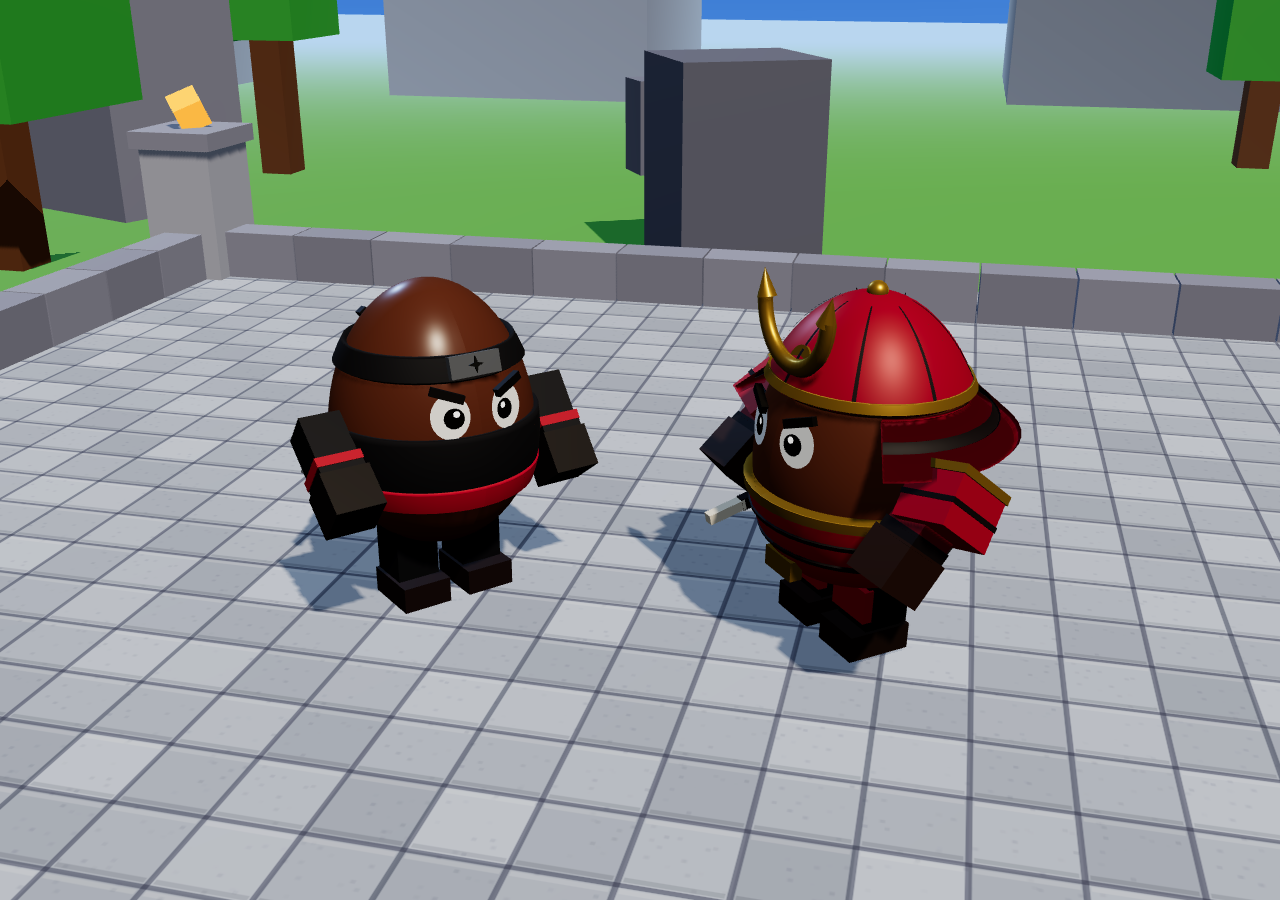
==== egg-fighters/index.html @ bd3af754 "Egg Fighters phase 1: Ninja and Samurai egg models, blocky arena, fight camera Three.js (vendored, c" ====
<!doctype html>
<html lang="ru">
<head>
  <meta charset="utf-8">
  <meta name="viewport" content="width=device-width, initial-scale=1, maximum-scale=1, user-scalable=no">
  <title>Chocolate Egg Fighters</title>
  <link rel="stylesheet" href="src/ui/style.css">
</head>
<body>
  <canvas id="game"></canvas>
  <div id="loading">Яйца разогреваются…</div>
  <div id="ui"></div>
  <script src="lib/three.min.js"></script>
  <script src="src/core.js"></script>
  <script src="src/fighters/eggShape.js"></script>
  <script src="src/fighters/model.js"></script>
  <script src="src/fighters/costumes.js"></script>
  <script src="src/fighters/roster.js"></script>
  <script src="src/world/arena.js"></script>
  <script src="src/world/camera.js"></script>
  <script src="src/main.js"></script>
</body>
</html>
---- egg-fighters/src/ui/style.css ----
@font-face { font-family: 'Russo One'; font-style: normal; font-weight: 400; font-display: swap;
  src: url(../../../art/fonts/russo-one-0.woff2) format('woff2'); unicode-range: U+0400-045F; }
@font-face { font-family: 'Russo One'; font-style: normal; font-weight: 400; font-display: swap;
  src: url(../../../art/fonts/russo-one-2.woff2) format('woff2'); unicode-range: U+0000-00FF, U+2000-206F; }

html, body { margin: 0; height: 100%; overflow: hidden; background: #1b2840; color: #fff;
  font-family: 'Russo One', 'Trebuchet MS', system-ui, sans-serif; user-select: none; -webkit-user-select: none; }
#game { position: absolute; inset: 0; display: block; touch-action: none; }
#loading { position: absolute; inset: 0; display: grid; place-items: center; font-size: 22px; }
#ui { position: absolute; inset: 0; pointer-events: none; }
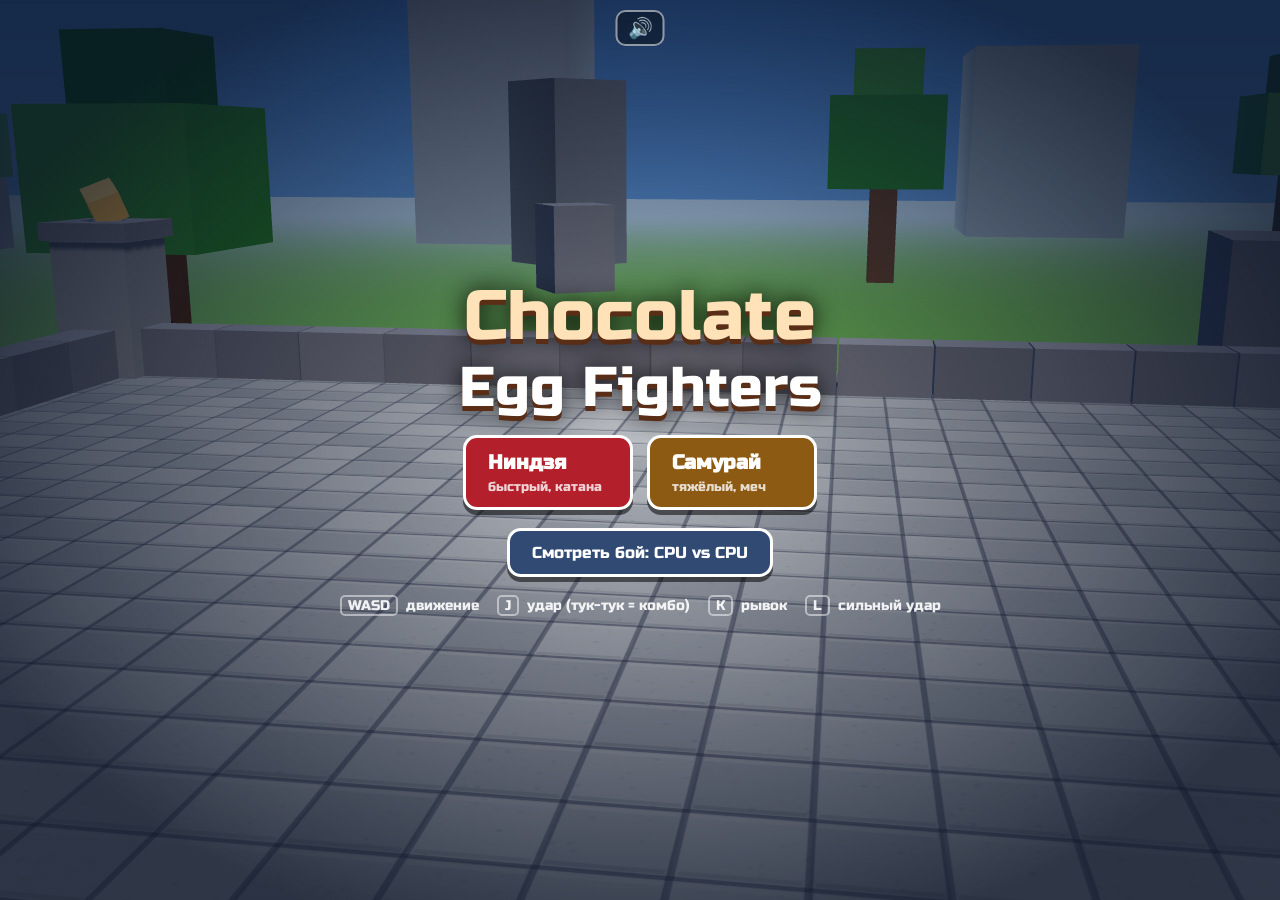
==== commit c440bdd8: "Egg Fighters phase 2: real-time combat with movement and hit dynamics from the reference video Fixed" ====
--- a/egg-fighters/index.html
+++ b/egg-fighters/index.html
@@ -18,6 +18,17 @@
   <script src="src/fighters/roster.js"></script>
   <script src="src/world/arena.js"></script>
   <script src="src/world/camera.js"></script>
+  <script src="src/fighters/animator.js"></script>
+  <script src="src/fighters/fighter.js"></script>
+  <script src="src/fighters/movement.js"></script>
+  <script src="src/combat/moves.js"></script>
+  <script src="src/combat/combat.js"></script>
+  <script src="src/fx/fx.js"></script>
+  <script src="src/audio.js"></script>
+  <script src="src/game/input.js"></script>
+  <script src="src/game/ai.js"></script>
+  <script src="src/ui/hud.js"></script>
+  <script src="src/game/match.js"></script>
   <script src="src/main.js"></script>
 </body>
 </html>
--- a/egg-fighters/src/ui/style.css
+++ b/egg-fighters/src/ui/style.css
@@ -8,3 +8,64 @@
 #game { position: absolute; inset: 0; display: block; touch-action: none; }
 #loading { position: absolute; inset: 0; display: grid; place-items: center; font-size: 22px; }
 #ui { position: absolute; inset: 0; pointer-events: none; }
+
+/* finisher: darkened vignette + flash (the big hits of the reference video) */
+.finisher { position: absolute; inset: 0; opacity: 0;
+  background: radial-gradient(ellipse at center, rgba(0,0,0,0) 22%, rgba(10,8,14,.55) 55%, rgba(5,4,8,.9) 100%); }
+.flash { position: absolute; inset: 0; opacity: 0; background: radial-gradient(circle, #fffbe6 0%, rgba(255,230,140,.6) 40%, rgba(255,200,80,0) 75%); mix-blend-mode: screen; }
+
+/* HUD */
+.hud { position: absolute; inset: 0; }
+.bar { position: absolute; top: 14px; width: min(40vw, 420px); }
+.bar0 { left: 16px; } .bar1 { right: 16px; text-align: right; }
+.bar .name { font-size: 18px; text-shadow: 0 2px 0 #000a; margin-bottom: 4px; }
+.bar .track { position: relative; height: 18px; background: #0009; border: 2px solid #fff; border-radius: 6px; overflow: hidden; }
+.bar .fill, .bar .lag { position: absolute; top: 0; bottom: 0; }
+.bar0 .fill, .bar0 .lag { left: 0; } .bar1 .fill, .bar1 .lag { right: 0; }
+.bar .lag { background: #fff6; }
+.bar .stage { font-size: 13px; opacity: .85; margin-top: 3px; text-shadow: 0 1px 0 #000; }
+.combo { position: absolute; top: 80px; font-size: 30px; color: #ffd84a; text-shadow: 0 3px 0 #6b2b00, 0 0 12px #000; opacity: 0; }
+.combo0 { left: 22px; transform-origin: left center; } .combo1 { right: 22px; transform-origin: right center; }
+.combo.pop { animation: pop .9s ease-out forwards; }
+@keyframes pop { 0% { opacity: 1; transform: scale(1.6); } 15% { transform: scale(1); } 75% { opacity: 1; } 100% { opacity: 0; } }
+.banner { position: absolute; left: 0; right: 0; top: 34%; text-align: center; font-size: clamp(40px, 9vw, 96px);
+  color: #fff; text-shadow: 0 5px 0 #b3202b, 0 0 30px #000; opacity: 0; transform: scale(.6); transition: opacity .15s, transform .2s; }
+.banner.show { opacity: 1; transform: scale(1); }
+.banner.ko { color: #ffd84a; text-shadow: 0 6px 0 #6b2b00, 0 0 40px #000; }
+
+/* menu + result */
+.menu, .result { position: absolute; inset: 0; display: flex; flex-direction: column; align-items: center; justify-content: center;
+  gap: 18px; pointer-events: auto; background: radial-gradient(ellipse at center, #0000 0%, #0b1426cc 80%); padding: 16px; box-sizing: border-box; }
+.menu h1 { margin: 0; font-size: clamp(34px, 7vw, 70px); line-height: .95; text-align: center; color: #ffe2b8;
+  text-shadow: 0 5px 0 #5a2d16, 0 0 24px #000; font-weight: 400; }
+.menu h1 span { color: #fff; font-size: .8em; }
+.menu .pick { display: flex; gap: 14px; flex-wrap: wrap; justify-content: center; }
+.menu button, .result button { font: inherit; color: #fff; border: 3px solid #fff; border-radius: 14px; padding: 12px 22px; cursor: pointer;
+  background: #2a3f66; box-shadow: 0 5px 0 #0008; font-size: 20px; }
+.menu button:active, .result button:active { transform: translateY(3px); box-shadow: 0 2px 0 #0008; }
+.menu .pk { display: flex; flex-direction: column; min-width: 170px; }
+.menu .pk small { font-size: 13px; opacity: .8; margin-top: 4px; }
+.menu .ninja { background: #b3202b; } .menu .samurai { background: #8c5a12; }
+.menu .watch { font-size: 16px; background: #304a74; }
+.menu .help { display: flex; flex-wrap: wrap; gap: 8px 18px; justify-content: center; font-size: 14px; opacity: .9; max-width: 640px; }
+kbd { display: inline-block; border: 2px solid #fff8; border-radius: 5px; padding: 0 6px; margin-right: 4px; font-family: inherit; }
+.result { background: #0b142699; }
+.result .rt { font-size: clamp(30px, 6vw, 56px); text-shadow: 0 4px 0 #000a; text-align: center; }
+.result .row { display: flex; gap: 14px; }
+
+/* touch controls */
+.touch { position: absolute; inset: 0; }
+.stick-zone { position: absolute; left: 0; bottom: 0; width: 50%; height: 60%; pointer-events: auto; touch-action: none; }
+.stick-base { position: absolute; left: 40px; bottom: 40px; top: auto; width: 120px; height: 120px; border-radius: 50%;
+  background: #ffffff22; border: 3px solid #fff6; }
+.stick-base.on { bottom: auto; }
+.stick-knob { position: absolute; left: 35px; top: 35px; width: 50px; height: 50px; border-radius: 50%; background: #fffc; }
+.btns { position: absolute; right: 18px; bottom: 22px; width: 220px; height: 200px; }
+.btns button { position: absolute; pointer-events: auto; touch-action: none; border-radius: 50%; border: 3px solid #fff;
+  color: #fff; font-size: 28px; background: #0006; }
+.btns button.down { background: #fff6; }
+.b-attack { right: 0; bottom: 0; width: 100px; height: 100px; background: #b3202bcc !important; }
+.b-dash { right: 112px; bottom: 6px; width: 72px; height: 72px; }
+.b-heavy { right: 30px; bottom: 112px; width: 72px; height: 72px; }
+.mute { position: absolute; left: 50%; top: 10px; transform: translateX(-50%); pointer-events: auto; font-size: 20px; background: #0006; color: #fff;
+  border: 2px solid #fff8; border-radius: 10px; padding: 4px 10px; cursor: pointer; }
